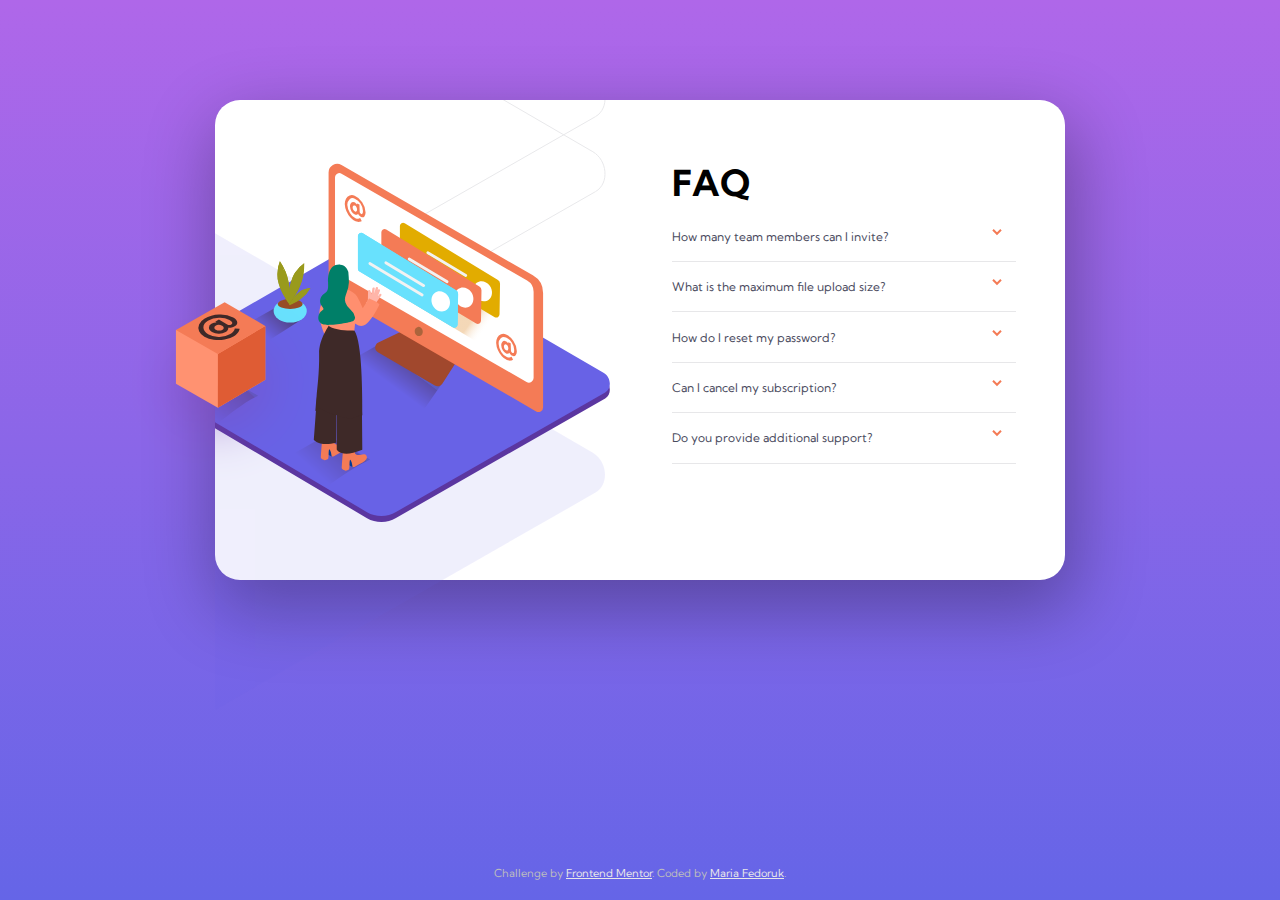
==== 02_FAQ-accordion/index.html @ ecf3b4c1 "initial project commit" ====
<!DOCTYPE html>
<html lang="en">

<head>
  <meta charset="UTF-8">
  <meta name="viewport" content="width=device-width, initial-scale=1.0">

  <link rel="icon" type="image/png" sizes="32x32" href="./images/favicon-32x32.png">

  <title>Frontend Mentor | FAQ Accordion Card</title>
  <link rel="preconnect" href="https://fonts.gstatic.com">
  <link href="https://fonts.googleapis.com/css2?family=Kumbh+Sans:wght@400;700&display=swap" rel="stylesheet">
  <link rel="stylesheet" href="css/styles.css">
</head>

<main class="container">
  <img class="img-email-box" src="images/illustration-box-desktop.svg" alt="Email box">
  <div class="faq-card">
    <div class="img-side">
      <img class="img-woman-box-mobile" src="images/illustration-woman-online-mobile.svg" alt="Woman next to the desktop and the email box">
      <img class="img-woman-standing" src="images/illustration-woman-online-desktop.svg" alt="Woman standing and looking at the desktop">
    </div>
    <div class="faq-list">
      <h1 class="faq-title">FAQ</h1>
      <div class="faq-item">
        <div class="faq-question">
          <img src="images/icon-arrow-down.svg" alt="Arrow down">
          <p>How many team members can I invite?</p> 
        </div>
        <p class="faq-answer hidden">You can invite up to 2 additional users on the Free plan. There is no limit on
          team members for the Premium plan.</p>
      </div>
      <hr>
      <div class="faq-item">
        <div class="faq-question">
          <img src="images/icon-arrow-down.svg" alt="Arrow down">
          <p class="faq-question">What is the maximum file upload size?</p>
        </div>
        <p class="faq-answer hidden">No more than 2GB. All files in your account must fit your allotted storage space.</p>
      </div>
      <hr>
      <div class="faq-item">
        <div class="faq-question">
          <img src="images/icon-arrow-down.svg" alt="Arrow down">
          <p class="faq-question">How do I reset my password?</p>
        </div>
        <p class="faq-answer hidden">Click “Forgot password” from the login page or “Change password” from your profile page.
          A reset link will be emailed to you.</p>
      </div>
      <hr>
      <div class="faq-item">
        <div class="faq-question">
          <img src="images/icon-arrow-down.svg" alt="Arrow down">
          <p class="faq-question">Can I cancel my subscription?</p>    
        </div>
        <p class="faq-answer hidden">Yes! Send us a message and we’ll process your request no questions asked.</p>
      </div>
      <hr>
      <div class="faq-item">
        <div class="faq-question">
          <img src="images/icon-arrow-down.svg" alt="Arrow down">
          <p class="faq-question">Do you provide additional support?</p>
        </div>
        <p class="faq-answer hidden">Chat and email support is available 24/7. Phone lines are open during normal business hours.</p>
      </div>
      <hr>
    </div>
  </div>
</main>

<footer>
  <div class="attribution">
    Challenge by <a href="https://www.frontendmentor.io?ref=challenge" target="_blank">Frontend Mentor</a>.
    Coded by <a href="#">Maria Fedoruk</a>.
  </div>
  <script src="index.js" charset="utf-8" type="text/javascript"></script>
</footer>
</html>
---- 02_FAQ-accordion/css/styles.css ----
* {
    margin: 0;
    padding: 0;
    box-sizing: border-box;
}

html {
    font-family: 'Kumbh Sans', sans-serif;
    font-size: 12px;
}

body {
    background-image: linear-gradient(#af67e9,#6565e7);
    width: 100%;
    flex-direction: column;
    height: 100vh;
    display: flex;
    align-items: center;
    justify-content: center;
}

.container {
    max-width: 350px;
    background-color: #ffffff;
    border-radius: 25px;
    position: absolute;
    height: 480px;
    box-shadow: 5px 25px 70px 5px rgba(0, 0, 0, 0.3);
    top: 150px;
}

.faq-card {
   padding: 17% 7% 10%; 
   border-radius: 25px;
   background-image: url("../images/bg-pattern-mobile.svg");
   background-repeat: no-repeat;
   background-position: 50px -10px;
   position: relative;
}

.img-side {
    position: relative;
}

.img-woman-box-mobile {
    position: absolute;
    top: -170px;
}

.img-email-box {
    display: none;
}

.img-woman-standing {
    display: none;
}

.faq-list {
    padding: 20% 0 0;
    overflow: auto;
    height: 90%;
}

.faq-list hr {
    border: #e7e7e9 solid 1px;
    border-bottom: none;
    margin: 5% 0;
}

.faq-title {
    text-align: center;
    font-size: 3rem;
    font-weight: 700;
    padding-bottom: 7%;
}

.faq-item {
    position: relative;
    overflow: hidden;
}

.faq-question {
    color: #4a4b5e;
    width: 350px;
    cursor: pointer;
}

.emphasis {
    font-weight: 700;
}

.emphasis img {
    transform: rotate(180deg);
    transition: .2s ease-in-out;
}

.faq-question:hover {
    color: #f47c57;
}

.faq-question img {
    position: absolute;
    float: right;
    left: 290px;
}

.faq-answer {
    color: #787887;
    padding-top: 5%;
    line-height: 1.5rem;
}

.hidden {
    visibility: collapse;
    position: absolute;
}

.attribution {
    font-size: 11px;
    text-align: center;
    position: absolute;
    bottom: 0;
    width: 100%;
    text-align: center;
    margin-bottom: 20px;
    right: 0;
    color:#bcbcbe;
}
  
.attribution a {
    color: #e7e7e9;
}

/*** Desktop version ***/

@media (min-width: 1000px) {
    .container {
        margin: 0 15%;
        max-width: 850px;
        width: 850px;
        top: 100px;
    }

    .faq-card {
        background-image: url("../images/bg-pattern-desktop.svg");
        background-repeat: no-repeat;
        background-position: -575px -300px;
        padding: 5%;
        display: grid;
        grid-template-areas: "img-side faq-list";
        grid-template-columns: 45% 45%;
        grid-gap: 70px;
        min-height: 70vh;
        overflow: hidden;
    }

    .img-side {
        grid-area: img-side;
    }

    .img-woman-box-mobile {
        display: none;
    }
    
    .img-email-box {
        display: inline;
        position: absolute;
        left: -90px;
        top: 200px;
        z-index: 2;
    }
    
    .img-woman-standing {
        display: inline;
        position: relative;
        left: -120px;
        top: 20px;
        z-index: 1;
    }

    .faq-list {
        grid-area: faq-list;
        padding-top: 5%;
        height: 100%;
    }

    .faq-title {
        text-align: left;
    }

    .faq-question img {
        left: 320px;
    }
}
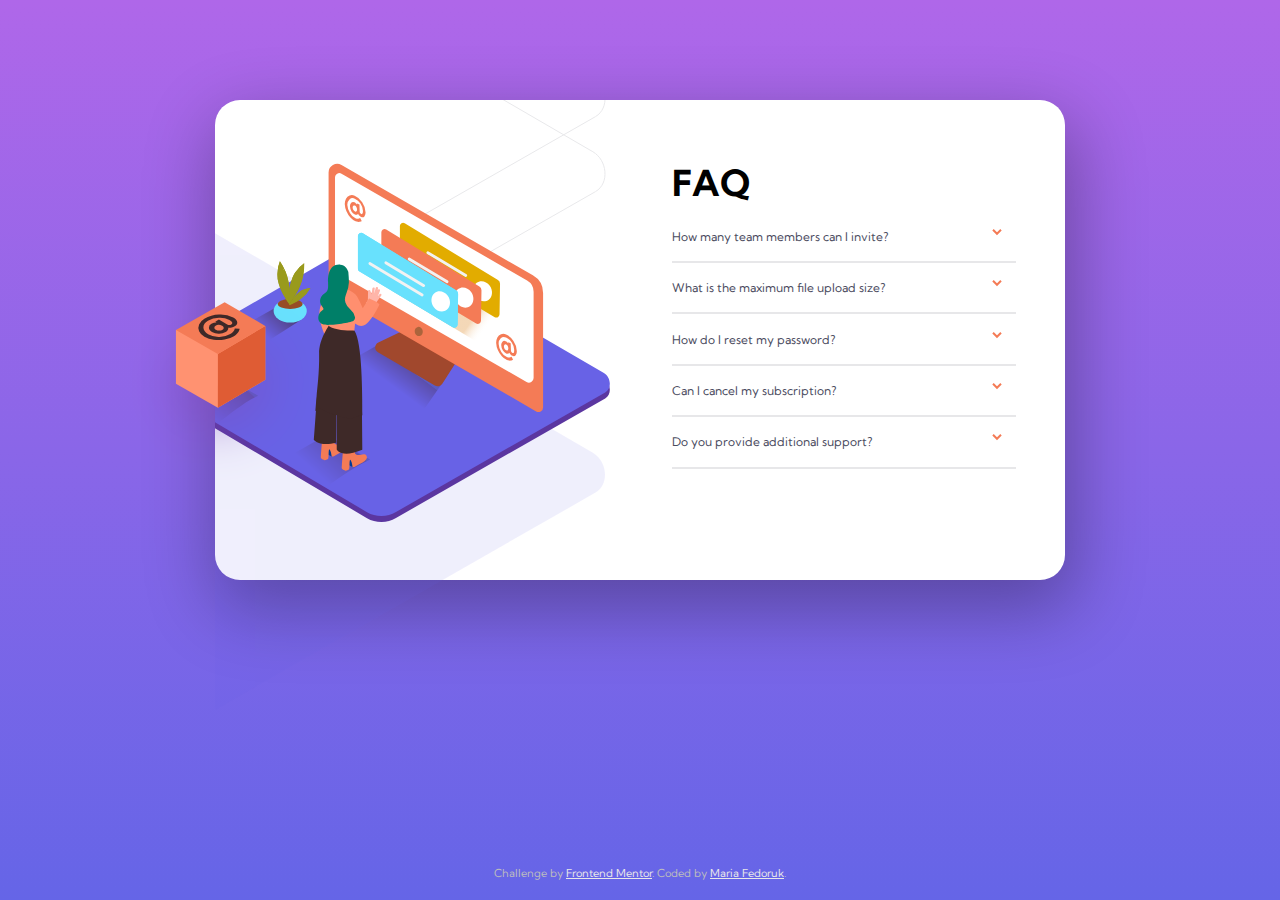
==== commit a3f56be9: "admin upd (tags & sorting)" ====
--- a/02_FAQ-accordion/index.html
+++ b/02_FAQ-accordion/index.html
@@ -13,66 +13,72 @@
   <link rel="stylesheet" href="css/styles.css">
 </head>
 
-<main class="container">
-  <img class="img-email-box" src="images/illustration-box-desktop.svg" alt="Email box">
-  <div class="faq-card">
-    <div class="img-side">
-      <img class="img-woman-box-mobile" src="images/illustration-woman-online-mobile.svg" alt="Woman next to the desktop and the email box">
-      <img class="img-woman-standing" src="images/illustration-woman-online-desktop.svg" alt="Woman standing and looking at the desktop">
+<body>
+  
+  <main class="container">
+    <img class="img-email-box" src="images/illustration-box-desktop.svg" alt="Email box">
+    <div class="faq-card">
+      <div class="img-side">
+        <img class="img-woman-box-mobile" src="images/illustration-woman-online-mobile.svg" alt="Woman next to the desktop and the email box">
+        <img class="img-woman-standing" src="images/illustration-woman-online-desktop.svg" alt="Woman standing and looking at the desktop">
+      </div>
+      <div class="faq-list">
+        <h1 class="faq-title">FAQ</h1>
+        <div class="faq-item">
+          <div class="faq-question">
+            <img src="images/icon-arrow-down.svg" alt="Arrow down">
+            <p>How many team members can I invite?</p> 
+          </div>
+          <p class="faq-answer hidden">You can invite up to 2 additional users on the Free plan. There is no limit on
+            team members for the Premium plan.</p>
+        </div>
+        <hr>
+        <div class="faq-item">
+          <div class="faq-question">
+            <img src="images/icon-arrow-down.svg" alt="Arrow down">
+            <p class="faq-question">What is the maximum file upload size?</p>
+          </div>
+          <p class="faq-answer hidden">No more than 2GB. All files in your account must fit your allotted storage space.</p>
+        </div>
+        <hr>
+        <div class="faq-item">
+          <div class="faq-question">
+            <img src="images/icon-arrow-down.svg" alt="Arrow down">
+            <p class="faq-question">How do I reset my password?</p>
+          </div>
+          <p class="faq-answer hidden">Click “Forgot password” from the login page or “Change password” from your profile page.
+            A reset link will be emailed to you.</p>
+        </div>
+        <hr>
+        <div class="faq-item">
+          <div class="faq-question">
+            <img src="images/icon-arrow-down.svg" alt="Arrow down">
+            <p class="faq-question">Can I cancel my subscription?</p>    
+          </div>
+          <p class="faq-answer hidden">Yes! Send us a message and we’ll process your request no questions asked.</p>
+        </div>
+        <hr>
+        <div class="faq-item">
+          <div class="faq-question">
+            <img src="images/icon-arrow-down.svg" alt="Arrow down">
+            <p class="faq-question">Do you provide additional support?</p>
+          </div>
+          <p class="faq-answer hidden">Chat and email support is available 24/7. Phone lines are open during normal business hours.</p>
+        </div>
+        <hr>
+      </div>
     </div>
-    <div class="faq-list">
-      <h1 class="faq-title">FAQ</h1>
-      <div class="faq-item">
-        <div class="faq-question">
-          <img src="images/icon-arrow-down.svg" alt="Arrow down">
-          <p>How many team members can I invite?</p> 
-        </div>
-        <p class="faq-answer hidden">You can invite up to 2 additional users on the Free plan. There is no limit on
-          team members for the Premium plan.</p>
-      </div>
-      <hr>
-      <div class="faq-item">
-        <div class="faq-question">
-          <img src="images/icon-arrow-down.svg" alt="Arrow down">
-          <p class="faq-question">What is the maximum file upload size?</p>
-        </div>
-        <p class="faq-answer hidden">No more than 2GB. All files in your account must fit your allotted storage space.</p>
-      </div>
-      <hr>
-      <div class="faq-item">
-        <div class="faq-question">
-          <img src="images/icon-arrow-down.svg" alt="Arrow down">
-          <p class="faq-question">How do I reset my password?</p>
-        </div>
-        <p class="faq-answer hidden">Click “Forgot password” from the login page or “Change password” from your profile page.
-          A reset link will be emailed to you.</p>
-      </div>
-      <hr>
-      <div class="faq-item">
-        <div class="faq-question">
-          <img src="images/icon-arrow-down.svg" alt="Arrow down">
-          <p class="faq-question">Can I cancel my subscription?</p>    
-        </div>
-        <p class="faq-answer hidden">Yes! Send us a message and we’ll process your request no questions asked.</p>
-      </div>
-      <hr>
-      <div class="faq-item">
-        <div class="faq-question">
-          <img src="images/icon-arrow-down.svg" alt="Arrow down">
-          <p class="faq-question">Do you provide additional support?</p>
-        </div>
-        <p class="faq-answer hidden">Chat and email support is available 24/7. Phone lines are open during normal business hours.</p>
-      </div>
-      <hr>
+  </main>
+  
+  <footer>
+    <div class="attribution">
+      Challenge by <a href="https://www.frontendmentor.io?ref=challenge" target="_blank">Frontend Mentor</a>.
+      Coded by <a href="#">Maria Fedoruk</a>.
     </div>
-  </div>
-</main>
+  </footer>
 
-<footer>
-  <div class="attribution">
-    Challenge by <a href="https://www.frontendmentor.io?ref=challenge" target="_blank">Frontend Mentor</a>.
-    Coded by <a href="#">Maria Fedoruk</a>.
-  </div>
-  <script src="index.js" charset="utf-8" type="text/javascript"></script>
-</footer>
+  <script src="index.js"></script>
+
+</body>
+
 </html>--- a/02_FAQ-accordion/css/styles.css
+++ b/02_FAQ-accordion/css/styles.css
@@ -1,7 +1,7 @@
 * {
+    box-sizing: border-box;
     margin: 0;
     padding: 0;
-    box-sizing: border-box;
 }
 
 html {
@@ -10,31 +10,31 @@
 }
 
 body {
+    align-items: center;
     background-image: linear-gradient(#af67e9,#6565e7);
-    width: 100%;
+    display: flex;
     flex-direction: column;
     height: 100vh;
-    display: flex;
-    align-items: center;
     justify-content: center;
+    width: 100%;
 }
 
 .container {
-    max-width: 350px;
     background-color: #ffffff;
     border-radius: 25px;
+    box-shadow: 5px 25px 70px 5px rgba(0, 0, 0, 0.3);
+    height: 480px;
+    max-width: 350px;
     position: absolute;
-    height: 480px;
-    box-shadow: 5px 25px 70px 5px rgba(0, 0, 0, 0.3);
     top: 150px;
 }
 
 .faq-card {
+   background-image: url("../images/bg-pattern-mobile.svg");
+   background-position: 50px -10px;
+   background-repeat: no-repeat;
+   border-radius: 25px;
    padding: 17% 7% 10%; 
-   border-radius: 25px;
-   background-image: url("../images/bg-pattern-mobile.svg");
-   background-repeat: no-repeat;
-   background-position: 50px -10px;
    position: relative;
 }
 
@@ -56,33 +56,33 @@
 }
 
 .faq-list {
+    height: 90%;
+    overflow: auto;
     padding: 20% 0 0;
-    overflow: auto;
-    height: 90%;
 }
 
 .faq-list hr {
+    border-bottom: none;
     border: #e7e7e9 solid 1px;
-    border-bottom: none;
     margin: 5% 0;
 }
 
 .faq-title {
-    text-align: center;
     font-size: 3rem;
     font-weight: 700;
     padding-bottom: 7%;
+    text-align: center;
 }
 
 .faq-item {
+    overflow: hidden;
     position: relative;
-    overflow: hidden;
 }
 
 .faq-question {
     color: #4a4b5e;
+    cursor: pointer;
     width: 350px;
-    cursor: pointer;
 }
 
 .emphasis {
@@ -99,32 +99,32 @@
 }
 
 .faq-question img {
-    position: absolute;
     float: right;
     left: 290px;
+    position: absolute;
 }
 
 .faq-answer {
     color: #787887;
+    line-height: 1.5rem;
     padding-top: 5%;
-    line-height: 1.5rem;
 }
 
 .hidden {
+    position: absolute;
     visibility: collapse;
-    position: absolute;
 }
 
 .attribution {
+    bottom: 0;
+    color:#bcbcbe;
     font-size: 11px;
+    margin-bottom: 20px;
+    position: absolute;
+    right: 0;
     text-align: center;
-    position: absolute;
-    bottom: 0;
+    text-align: center;
     width: 100%;
-    text-align: center;
-    margin-bottom: 20px;
-    right: 0;
-    color:#bcbcbe;
 }
   
 .attribution a {
@@ -137,25 +137,25 @@
     .container {
         margin: 0 15%;
         max-width: 850px;
+        top: 100px;
         width: 850px;
-        top: 100px;
     }
 
     .faq-card {
         background-image: url("../images/bg-pattern-desktop.svg");
+        background-position: -575px -300px;
         background-repeat: no-repeat;
-        background-position: -575px -300px;
-        padding: 5%;
         display: grid;
+        grid-gap: 70px;
         grid-template-areas: "img-side faq-list";
         grid-template-columns: 45% 45%;
-        grid-gap: 70px;
         min-height: 70vh;
         overflow: hidden;
+        padding: 5%;
     }
 
     .img-side {
-        grid-area: img-side;
+        grid-area:img-side;
     }
 
     .img-woman-box-mobile {
@@ -164,24 +164,24 @@
     
     .img-email-box {
         display: inline;
+        left: -90px;
         position: absolute;
-        left: -90px;
         top: 200px;
         z-index: 2;
     }
     
     .img-woman-standing {
         display: inline;
+        left: -120px;
         position: relative;
-        left: -120px;
         top: 20px;
         z-index: 1;
     }
 
     .faq-list {
         grid-area: faq-list;
+        height: 100%;
         padding-top: 5%;
-        height: 100%;
     }
 
     .faq-title {
